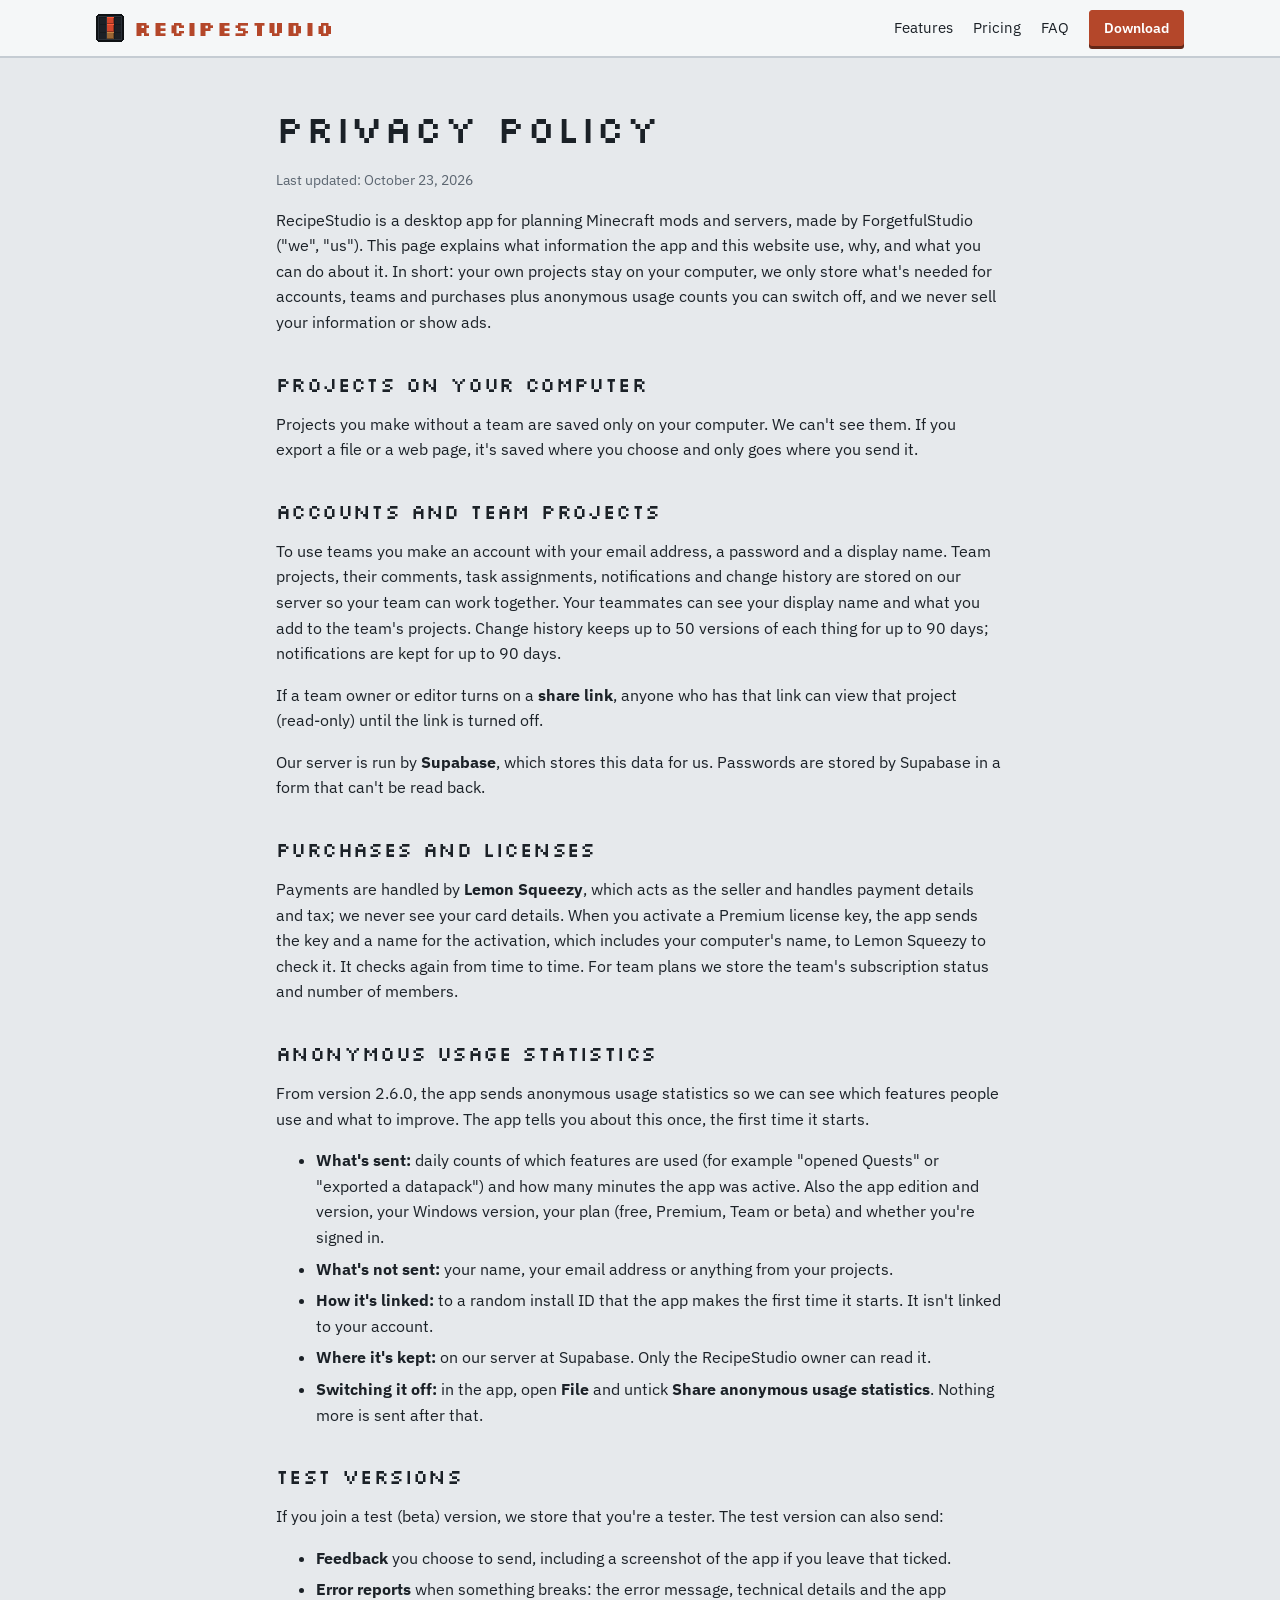
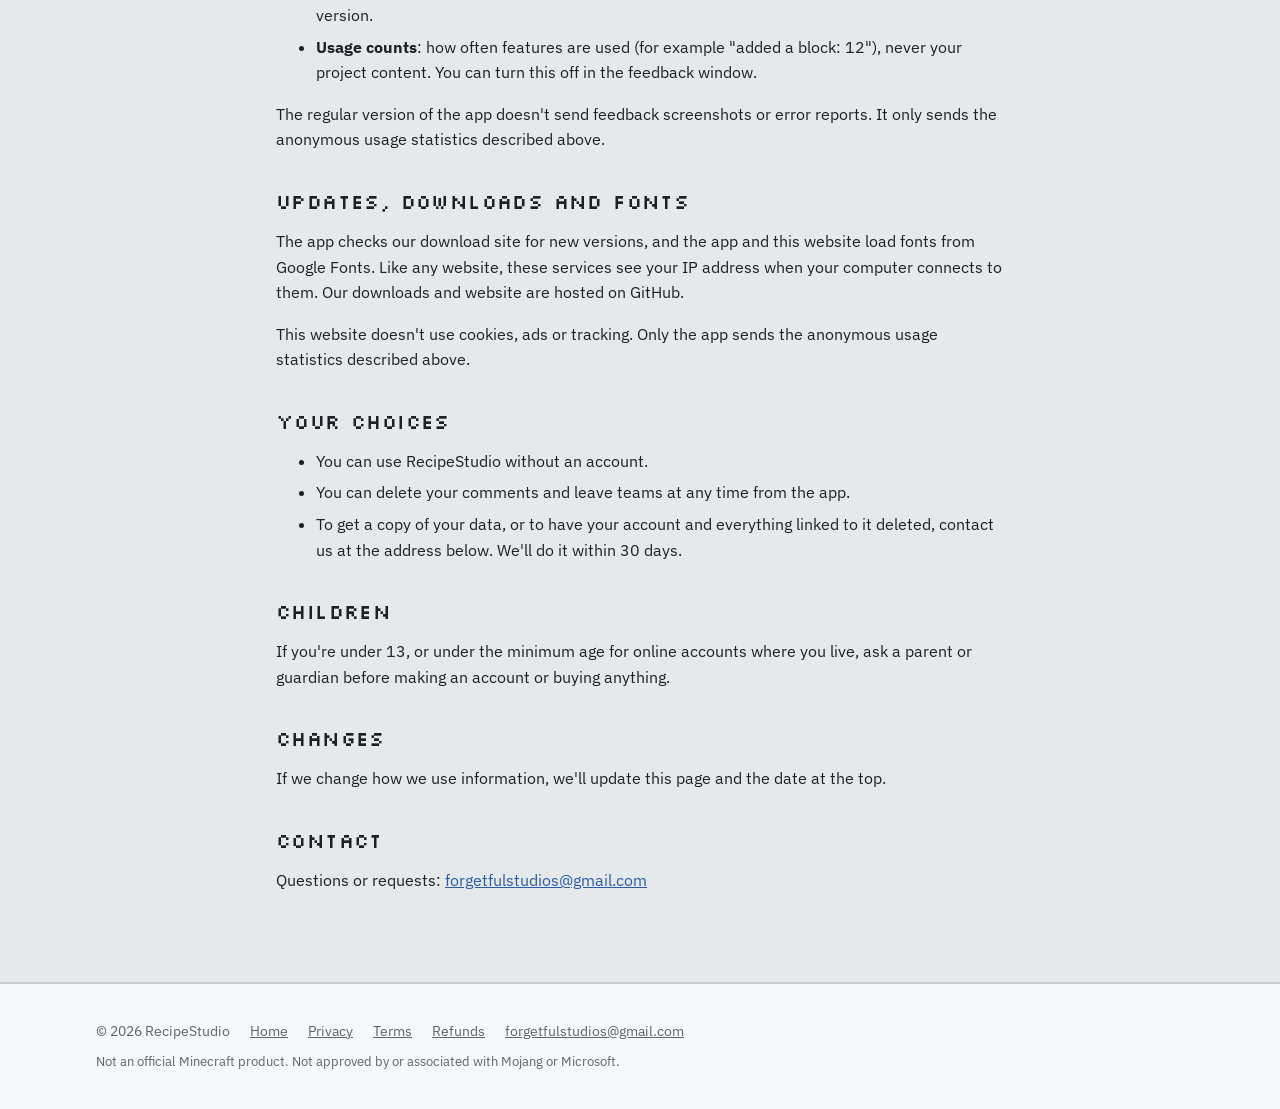
==== privacy.html @ adb0be87 "Website for 2.6.4" ====
<!doctype html>
<html lang="en"><head>
<meta charset="utf-8">
<meta name="viewport" content="width=device-width, initial-scale=1">
<title>Privacy · RecipeStudio</title>
<meta name="description" content="What information RecipeStudio and this website use, why, and how to switch things off or ask for your data to be deleted.">
<meta property="og:title" content="Privacy · RecipeStudio">
<meta property="og:description" content="What information RecipeStudio and this website use, why, and how to switch things off or ask for your data to be deleted.">
<link rel="icon" href="icon.png">
<link rel="preconnect" href="https://fonts.googleapis.com"><link rel="preconnect" href="https://fonts.gstatic.com" crossorigin="">
<link rel="stylesheet" href="https://fonts.googleapis.com/css2?family=Silkscreen:wght@400;700&amp;family=IBM+Plex+Sans:wght@400;600;700&amp;family=IBM+Plex+Mono&amp;display=swap">
<link rel="stylesheet" href="style.css">
<script src="site-config.js"></script>
</head>
<body>
<header class="top"><div class="wrap"><a class="logo" href="./"><img src="icon.png" alt="">RECIPESTUDIO</a><nav class="links" aria-label="Main"><a href="./#features">Features</a><a href="./#pricing">Pricing</a><a href="./#faq">FAQ</a><a class="btn primary" href="./#download">Download</a></nav></div></header>
<main class="legal">

<h1>Privacy policy</h1>
<p class="small">Last updated: <span id="updated">October 23, 2026</span></p>

<p>RecipeStudio is a desktop app for planning Minecraft mods and servers, made by ForgetfulStudio ("we", "us"). This page explains what information the app and this website use, why, and what you can do about it. In short: your own projects stay on your computer, we only store what's needed for accounts, teams and purchases plus anonymous usage counts you can switch off, and we never sell your information or show ads.</p>

<h2>Projects on your computer</h2>
<p>Projects you make without a team are saved only on your computer. We can't see them. If you export a file or a web page, it's saved where you choose and only goes where you send it.</p>

<h2>Accounts and team projects</h2>
<p>To use teams you make an account with your email address, a password and a display name. Team projects, their comments, task assignments, notifications and change history are stored on our server so your team can work together. Your teammates can see your display name and what you add to the team's projects. Change history keeps up to 50 versions of each thing for up to 90 days; notifications are kept for up to 90 days.</p>
<p>If a team owner or editor turns on a <b>share link</b>, anyone who has that link can view that project (read-only) until the link is turned off.</p>
<p>Our server is run by <b>Supabase</b>, which stores this data for us. Passwords are stored by Supabase in a form that can't be read back.</p>

<h2>Purchases and licenses</h2>
<p>Payments are handled by <b>Lemon Squeezy</b>, which acts as the seller and handles payment details and tax; we never see your card details. When you activate a Premium license key, the app sends the key and a name for the activation, which includes your computer's name, to Lemon Squeezy to check it. It checks again from time to time. For team plans we store the team's subscription status and number of members.</p>

<h2>Anonymous usage statistics</h2>
<p>From version 2.6.0, the app sends anonymous usage statistics so we can see which features people use and what to improve. The app tells you about this once, the first time it starts.</p>
<ul>
  <li><b>What's sent:</b> daily counts of which features are used (for example "opened Quests" or "exported a datapack") and how many minutes the app was active. Also the app edition and version, your Windows version, your plan (free, Premium, Team or beta) and whether you're signed in.</li>
  <li><b>What's not sent:</b> your name, your email address or anything from your projects.</li>
  <li><b>How it's linked:</b> to a random install ID that the app makes the first time it starts. It isn't linked to your account.</li>
  <li><b>Where it's kept:</b> on our server at Supabase. Only the RecipeStudio owner can read it.</li>
  <li><b>Switching it off:</b> in the app, open <b>File</b> and untick <b>Share anonymous usage statistics</b>. Nothing more is sent after that.</li>
</ul>

<h2>Test versions</h2>
<p>If you join a test (beta) version, we store that you're a tester. The test version can also send:</p>
<ul>
  <li><b>Feedback</b> you choose to send, including a screenshot of the app if you leave that ticked.</li>
  <li><b>Error reports</b> when something breaks: the error message, technical details and the app version.</li>
  <li><b>Usage counts</b>: how often features are used (for example "added a block: 12"), never your project content. You can turn this off in the feedback window.</li>
</ul>
<p>The regular version of the app doesn't send feedback screenshots or error reports. It only sends the anonymous usage statistics described above.</p>

<h2>Updates, downloads and fonts</h2>
<p>The app checks our download site for new versions, and the app and this website load fonts from Google Fonts. Like any website, these services see your IP address when your computer connects to them. Our downloads and website are hosted on GitHub.</p>
<p>This website doesn't use cookies, ads or tracking. Only the app sends the anonymous usage statistics described above.</p>

<h2>Your choices</h2>
<ul>
  <li>You can use RecipeStudio without an account.</li>
  <li>You can delete your comments and leave teams at any time from the app.</li>
  <li>To get a copy of your data, or to have your account and everything linked to it deleted, contact us at the address below. We'll do it within 30 days.</li>
</ul>

<h2>Children</h2>
<p>If you're under 13, or under the minimum age for online accounts where you live, ask a parent or guardian before making an account or buying anything.</p>

<h2>Changes</h2>
<p>If we change how we use information, we'll update this page and the date at the top.</p>

<h2>Contact</h2>
<p>Questions or requests: <span data-contact="">forgetfulstudios@gmail.com</span></p>
</main>
<footer><div class="wrap"><span>© <span id="year"></span> RecipeStudio</span><a href="./">Home</a><a href="privacy.html">Privacy</a><a href="terms.html">Terms</a><a href="refund.html">Refunds</a><span data-contact=""></span><span class="fine">Not an official Minecraft product. Not approved by or associated with Mojang or Microsoft.</span></div></footer>
<script src="common.js"></script>



</body></html>
---- style.css ----
:root {
  --bg: #E6E9EC; --panel: #F7F8F9; --sunk: #DCE0E4; --ink: #1B2127; --muted: #5B6570; --line: #C5CCD3;
  --accent: #B4472A; --accent-ink: #FFFFFF; --lapis: #2C5BA6; --ok: #2F855A;
  --night: #15181C; --night-panel: #1E2227; --night-ink: #E3E7EB; --night-muted: #9AA5B0; --night-line: #363D45; --night-accent: #E2724C;
  --f-display: "Silkscreen", "Courier New", monospace;
  --f-body: "IBM Plex Sans", system-ui, -apple-system, "Segoe UI", sans-serif;
  --f-mono: "IBM Plex Mono", ui-monospace, Consolas, monospace;
}
@media (prefers-color-scheme: dark) { :root {
  --bg: #15181C; --panel: #1E2227; --sunk: #262B31; --ink: #E3E7EB; --muted: #8E99A4; --line: #363D45;
  --accent: #E2724C; --accent-ink: #1A0E09; --lapis: #79A3E6; --ok: #5CC28A;
  --night: #0F1215; --night-panel: #181C20; --night-line: #2C3238; } }
* { box-sizing: border-box; }
html { scroll-behavior: smooth; scroll-padding-top: 72px; }
body { margin: 0; background: var(--bg); color: var(--ink); font: 16px/1.6 var(--f-body); }
a { color: var(--lapis); }
img { max-width: 100%; display: block; }
code { font-family: var(--f-mono); font-size: .92em; background: var(--sunk); padding: 1px 5px; border-radius: 3px; }
.wrap { max-width: 1120px; margin: 0 auto; padding: 0 16px; }
.small { font-size: 13.5px; color: var(--muted); }
.skip { position: absolute; left: -999px; }
.skip:focus { left: 16px; top: 8px; z-index: 50; background: var(--panel); padding: 8px 12px; }

/* header */
header.top { position: sticky; top: 0; z-index: 20; background: color-mix(in srgb, var(--panel) 92%, transparent); backdrop-filter: blur(8px); border-bottom: 2px solid var(--line); }
header.top .wrap { display: flex; align-items: center; gap: 16px; padding-block: 10px; }
.logo { display: flex; align-items: center; gap: 10px; font-family: var(--f-display); font-weight: 700; font-size: 20px; color: var(--accent); text-decoration: none; letter-spacing: .04em; white-space: nowrap; }
.logo img { width: 28px; height: 28px; image-rendering: pixelated; object-fit: contain; }
nav.links { margin-left: auto; display: flex; align-items: center; gap: 20px; }
nav.links a { color: var(--ink); text-decoration: none; font-size: 15px; }
nav.links a:hover { color: var(--accent); }
nav.links .btn { padding: 6px 14px; font-size: 14px; color: var(--accent-ink); }

/* buttons */
.btn { display: inline-flex; align-items: center; justify-content: center; gap: 8px; border: 1px solid var(--line); background: var(--panel); color: var(--ink); padding: 11px 20px; border-radius: 3px; font-weight: 600; text-decoration: none; box-shadow: 0 3px 0 var(--line); cursor: pointer; font-size: 16px; transition: transform .08s, box-shadow .08s; }
.btn:hover { transform: translateY(-1px); box-shadow: 0 4px 0 var(--line); }
.btn:active { transform: translateY(2px); box-shadow: 0 1px 0 var(--line); }
.btn.primary { background: var(--accent); color: var(--accent-ink); border-color: var(--accent); box-shadow: 0 3px 0 color-mix(in srgb, var(--accent) 55%, #000); }
.btn.primary:hover { box-shadow: 0 4px 0 color-mix(in srgb, var(--accent) 55%, #000); }
.btn[aria-disabled="true"] { opacity: .6; pointer-events: none; }
.btn-row { display: flex; gap: 12px; flex-wrap: wrap; }

/* type */
h1, h2, h3 { text-wrap: balance; line-height: 1.2; }
h1 { font-family: var(--f-display); font-weight: 400; font-size: clamp(30px, 5.2vw, 52px); margin: 0 0 18px; letter-spacing: .02em; }
h2 { font-family: var(--f-display); font-weight: 400; font-size: clamp(24px, 3.2vw, 34px); margin: 0 0 14px; letter-spacing: .02em; }
h3 { font-size: 19px; margin: 0 0 6px; }
.eyebrow { font-family: var(--f-display); font-size: 13px; letter-spacing: .12em; text-transform: uppercase; color: var(--accent); margin: 0 0 10px; }
.section-lead { color: var(--muted); font-size: 18px; max-width: 680px; margin: 0 0 32px; }
p { text-wrap: pretty; }

/* screenshots: always centred in their frame, whatever their shape */
.frame { position: relative; display: flex; align-items: center; justify-content: center; aspect-ratio: 1424 / 861; background: var(--night); border: 2px solid var(--line); border-radius: 4px; overflow: hidden; box-shadow: 0 18px 44px rgba(0,0,0,.22); }
.frame img { width: 100%; height: 100%; object-fit: contain; object-position: center; }
.frame.zoom img { cursor: zoom-in; }

/* hero (always dark, like the app) */
.hero { background: var(--night); color: var(--night-ink); padding: 64px 0 0; overflow: hidden; border-bottom: 2px solid var(--night-line);
  background-image: radial-gradient(circle at 1px 1px, color-mix(in srgb, var(--night-ink) 9%, transparent) 1px, transparent 0); background-size: 22px 22px; }
.hero .wrap { display: grid; gap: 40px; }
.hero-copy { max-width: 760px; margin: 0 auto; text-align: center; }
.hero h1 span { color: var(--night-accent); }
.hero .lead { font-size: 19px; color: var(--night-muted); margin: 0 auto 26px; max-width: 640px; }
.hero .btn-row { justify-content: center; }
.hero .btn:not(.primary) { background: var(--night-panel); color: var(--night-ink); border-color: var(--night-line); box-shadow: 0 3px 0 var(--night-line); }
.hero .btn.primary { background: var(--night-accent); border-color: var(--night-accent); color: #1A0E09; }
.hero .small { color: var(--night-muted); margin-top: 14px; }
.hero .frame { border-color: var(--night-line); border-bottom: 0; border-radius: 4px 4px 0 0; box-shadow: 0 -10px 60px rgba(226,114,76,.12), 0 20px 50px rgba(0,0,0,.5); max-width: 1040px; margin: 0 auto; width: 100%; }

/* sections */
section { padding: 72px 0; }
section.alt { background: var(--panel); border-block: 2px solid var(--line); }

.steps { display: grid; grid-template-columns: repeat(3, minmax(0, 1fr)); gap: 16px; counter-reset: s; }
.step { background: var(--panel); border: 2px solid var(--line); border-radius: 4px; padding: 20px; counter-increment: s; }
.step::before { content: counter(s); display: inline-grid; place-items: center; width: 34px; height: 34px; margin-bottom: 10px; border-radius: 4px; background: var(--accent); color: var(--accent-ink); font-family: var(--f-display); font-size: 18px; }
.step p { margin: 0; color: var(--muted); font-size: 15px; }

/* feature rows */
.feature { display: grid; grid-template-columns: minmax(0, 5fr) minmax(0, 7fr); gap: 48px; align-items: center; padding: 40px 0; }
.feature + .feature { border-top: 1px dashed var(--line); }
.feature:nth-of-type(even) { grid-template-columns: minmax(0, 7fr) minmax(0, 5fr); }
.feature:nth-of-type(even) .frame { order: -1; }
.feature p { color: var(--muted); margin: 0 0 14px; }
.ticks { list-style: none; margin: 0; padding: 0; display: grid; gap: 7px; font-size: 15px; }
.ticks li { padding-left: 24px; position: relative; }
.ticks li::before { content: ""; position: absolute; left: 2px; top: .5em; width: 10px; height: 10px; background: var(--accent); border-radius: 2px; }
.tag { display: inline-block; font-family: var(--f-display); font-size: 11px; letter-spacing: .08em; padding: 2px 8px; border-radius: 3px; border: 1px solid var(--accent); color: var(--accent); vertical-align: middle; margin-left: 6px; }
.tag.free { border-color: var(--ok); color: var(--ok); }

.showcase-note { display: flex; gap: 14px; align-items: flex-start; background: var(--bg); border: 2px dashed var(--accent); border-radius: 4px; padding: 16px 18px; margin: 0 0 8px; }
.showcase-note .ico { flex: none; width: 36px; height: 36px; display: grid; place-items: center; border-radius: 4px; background: color-mix(in srgb, var(--accent) 16%, transparent); color: var(--accent); }
.showcase-note .ico svg { width: 20px; height: 20px; }
.showcase-note p { margin: 0; font-size: 15px; }
.showcase-note p + p { margin-top: 4px; color: var(--muted); }
.grid { display: grid; grid-template-columns: repeat(auto-fill, minmax(250px, 1fr)); gap: 16px; }
.card { background: var(--bg); border: 2px solid var(--line); border-radius: 4px; padding: 20px; }
section:not(.alt) .card { background: var(--panel); }
.card p { margin: 0; color: var(--muted); font-size: 15px; }
.card .ico { width: 36px; height: 36px; display: grid; place-items: center; border-radius: 4px; background: color-mix(in srgb, var(--accent) 16%, transparent); color: var(--accent); margin-bottom: 12px; }
.card .ico svg { width: 20px; height: 20px; }

.formats { display: flex; flex-wrap: wrap; gap: 8px; margin-top: 20px; }
.formats span { font-family: var(--f-mono); font-size: 13.5px; padding: 5px 10px; border: 1px solid var(--line); border-radius: 4px; background: var(--panel); }

/* pricing */
.plans { display: grid; grid-template-columns: repeat(3, minmax(0, 1fr)); gap: 16px; align-items: stretch; }
.plan { background: var(--bg); border: 2px solid var(--line); border-radius: 4px; padding: 24px; display: flex; flex-direction: column; gap: 12px; position: relative; }
.plan.featured { border-color: var(--accent); box-shadow: 0 0 0 4px color-mix(in srgb, var(--accent) 14%, transparent); }
.plan .badge { position: absolute; top: -13px; left: 22px; background: var(--accent); color: var(--accent-ink); font-family: var(--f-display); font-size: 11px; letter-spacing: .08em; padding: 3px 10px; border-radius: 3px; }
.plan h3 { font-family: var(--f-display); font-weight: 400; font-size: 20px; letter-spacing: .04em; margin: 0; }
.plan .price { font-size: 38px; font-weight: 700; margin: 0; line-height: 1.1; }
.plan .price small { font-size: 15px; font-weight: 400; color: var(--muted); }
.plan .who { color: var(--muted); font-size: 15px; margin: 0; }
.plan ul { margin: 0; padding: 0; list-style: none; display: grid; gap: 7px; align-content: start; font-size: 15px; flex: 1; }
.plan li { padding-left: 24px; position: relative; }
.plan li::before { content: "✓"; position: absolute; left: 2px; color: var(--ok); font-weight: 700; }
.plan .btn { width: 100%; }

/* download */
.download { text-align: center; }
.download .install { display: grid; grid-template-columns: repeat(3, minmax(0, 1fr)); gap: 16px; text-align: left; margin: 36px auto 0; max-width: 900px; }

/* faq */
.faq { max-width: 820px; }
.faq details { border-bottom: 1px solid var(--line); padding: 14px 0; }
.faq summary { cursor: pointer; font-weight: 600; font-size: 17px; list-style: none; display: flex; justify-content: space-between; gap: 16px; }
.faq summary::-webkit-details-marker { display: none; }
.faq summary::after { content: "+"; font-family: var(--f-display); color: var(--accent); }
.faq details[open] summary::after { content: "−"; }
.faq details p { margin: 8px 0 0; color: var(--muted); }

/* footer */
footer { padding: 36px 0; color: var(--muted); font-size: 14px; border-top: 2px solid var(--line); background: var(--panel); }
footer .wrap { display: flex; gap: 10px 20px; flex-wrap: wrap; align-items: center; }
footer a { color: var(--muted); }
footer a:hover { color: var(--accent); }
footer .fine { flex-basis: 100%; font-size: 13px; }

/* legal pages */
.legal { max-width: 760px; padding: 48px 16px 72px; margin: 0 auto; }
.legal h1 { font-size: clamp(26px, 4vw, 38px); }
.legal h2 { font-size: 20px; margin-top: 36px; }
.legal li { margin-bottom: 6px; }
.draft { border: 2px dashed var(--accent); background: color-mix(in srgb, var(--accent) 8%, transparent); border-radius: 4px; padding: 12px 16px; margin: 0 0 24px; font-size: 15px; }
.fill { background: color-mix(in srgb, #F5C542 35%, transparent); padding: 0 4px; border-radius: 3px; }

/* screenshot lightbox */
.lightbox { position: fixed; inset: 0; z-index: 100; background: rgba(8,10,12,.88); display: flex; align-items: center; justify-content: center; padding: 16px; cursor: zoom-out; }
.lightbox img { max-width: 100%; max-height: 100%; object-fit: contain; border-radius: 4px; }

@media (max-width: 900px) {
  .feature, .feature:nth-of-type(even) { grid-template-columns: 1fr; gap: 20px; padding: 28px 0; }
  .feature:nth-of-type(even) .frame { order: 0; }
  .plans, .steps, .download .install { grid-template-columns: 1fr; }
  .plans { max-width: 480px; margin: 0 auto; }
}
@media (max-width: 640px) {
  nav.links a:not(.btn) { display: none; }
  section { padding: 52px 0; }
  .hero { padding-top: 40px; }
  .hero .lead { font-size: 17px; }
}
@media (max-width: 400px) {
  .logo { font-size: 16px; gap: 8px; }
  .logo img { width: 24px; height: 24px; }
  nav.links .btn { padding: 6px 10px; }
}
@media (prefers-reduced-motion: reduce) { html { scroll-behavior: auto; } .btn { transition: none; } }
.steps.steps-4 { grid-template-columns: repeat(4, minmax(0, 1fr)); }
.beta-link { margin-top: 28px; font-size: 15px; color: var(--muted); }
@media (max-width: 1000px) { .steps.steps-4 { grid-template-columns: repeat(2, minmax(0, 1fr)); } }
@media (max-width: 640px) { .steps.steps-4 { grid-template-columns: 1fr; } }
.beta-pill { display: inline-flex; align-items: center; gap: 8px; flex-wrap: wrap; justify-content: center; margin: 14px auto 0; padding: 6px 14px; border: 1px solid var(--night-line); border-radius: 999px; background: var(--night-panel); color: var(--night-muted); font-size: 14px; }
.beta-pill a { color: var(--night-accent); font-weight: 600; }
.beta-pill .tag-new { font-family: var(--f-display); font-size: 11px; letter-spacing: .08em; padding: 2px 8px; border-radius: 999px; background: var(--night-accent); color: #1A0E09; }

/* beta tutorial: numbered steps, each with its picture centred in a frame */
.tut { list-style: none; margin: 0; padding: 0; counter-reset: t; display: grid; gap: 16px; }
.tut-step { counter-increment: t; display: grid; grid-template-columns: minmax(0, 5fr) minmax(0, 7fr); gap: 24px; align-items: center; background: var(--panel); border: 2px solid var(--line); border-radius: 4px; padding: 20px; }
.tut-step:not(:has(.tut-pic)) { grid-template-columns: 1fr; }
.tut-text h3::before { content: counter(t); display: inline-grid; place-items: center; width: 30px; height: 30px; margin-right: 10px; border-radius: 4px; background: var(--accent); color: var(--accent-ink); font-family: var(--f-display); font-size: 16px; vertical-align: middle; }
.tut-text p { margin: 8px 0 0; color: var(--muted); }
.tut-pic { display: flex; align-items: center; justify-content: center; background: var(--night); border: 2px solid var(--line); border-radius: 4px; padding: 10px; overflow: hidden; }
.tut-pic img { max-width: 100%; max-height: 360px; object-fit: contain; object-position: center; }
@media (max-width: 800px) { .tut-step { grid-template-columns: 1fr; } }

/* "Windows protected your PC" explanation under the download steps */
.smartscreen-note { display: flex; gap: 14px; align-items: flex-start; text-align: left; max-width: 900px; margin: 20px auto 0; background: var(--panel); border: 2px solid var(--lapis); border-radius: 4px; padding: 16px 18px; }
.smartscreen-note .ico { flex: none; width: 36px; height: 36px; display: grid; place-items: center; border-radius: 4px; background: color-mix(in srgb, var(--lapis) 16%, transparent); color: var(--lapis); }
.smartscreen-note .ico svg { width: 20px; height: 20px; }
.smartscreen-note p { margin: 0; font-size: 15px; color: var(--muted); }
.smartscreen-note p:first-child { color: var(--ink); }
.smartscreen-note p + p { margin-top: 6px; }
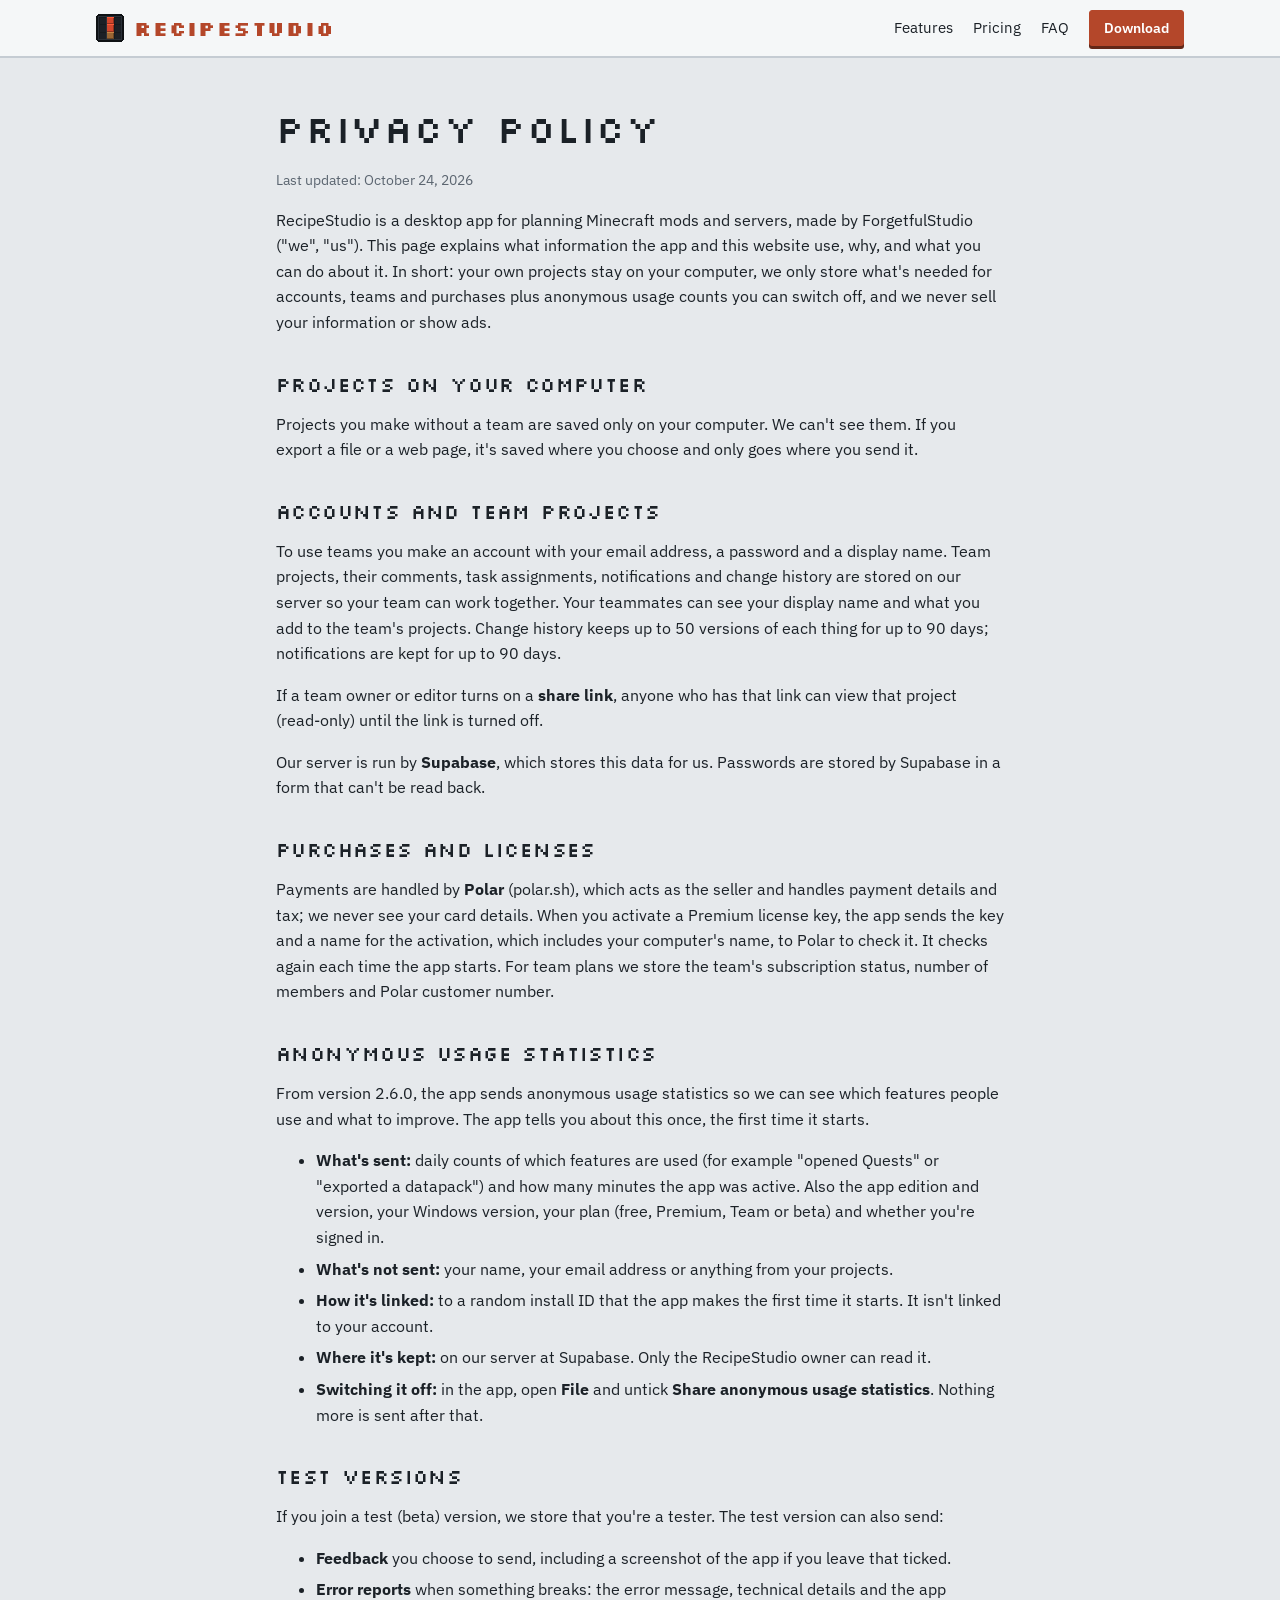
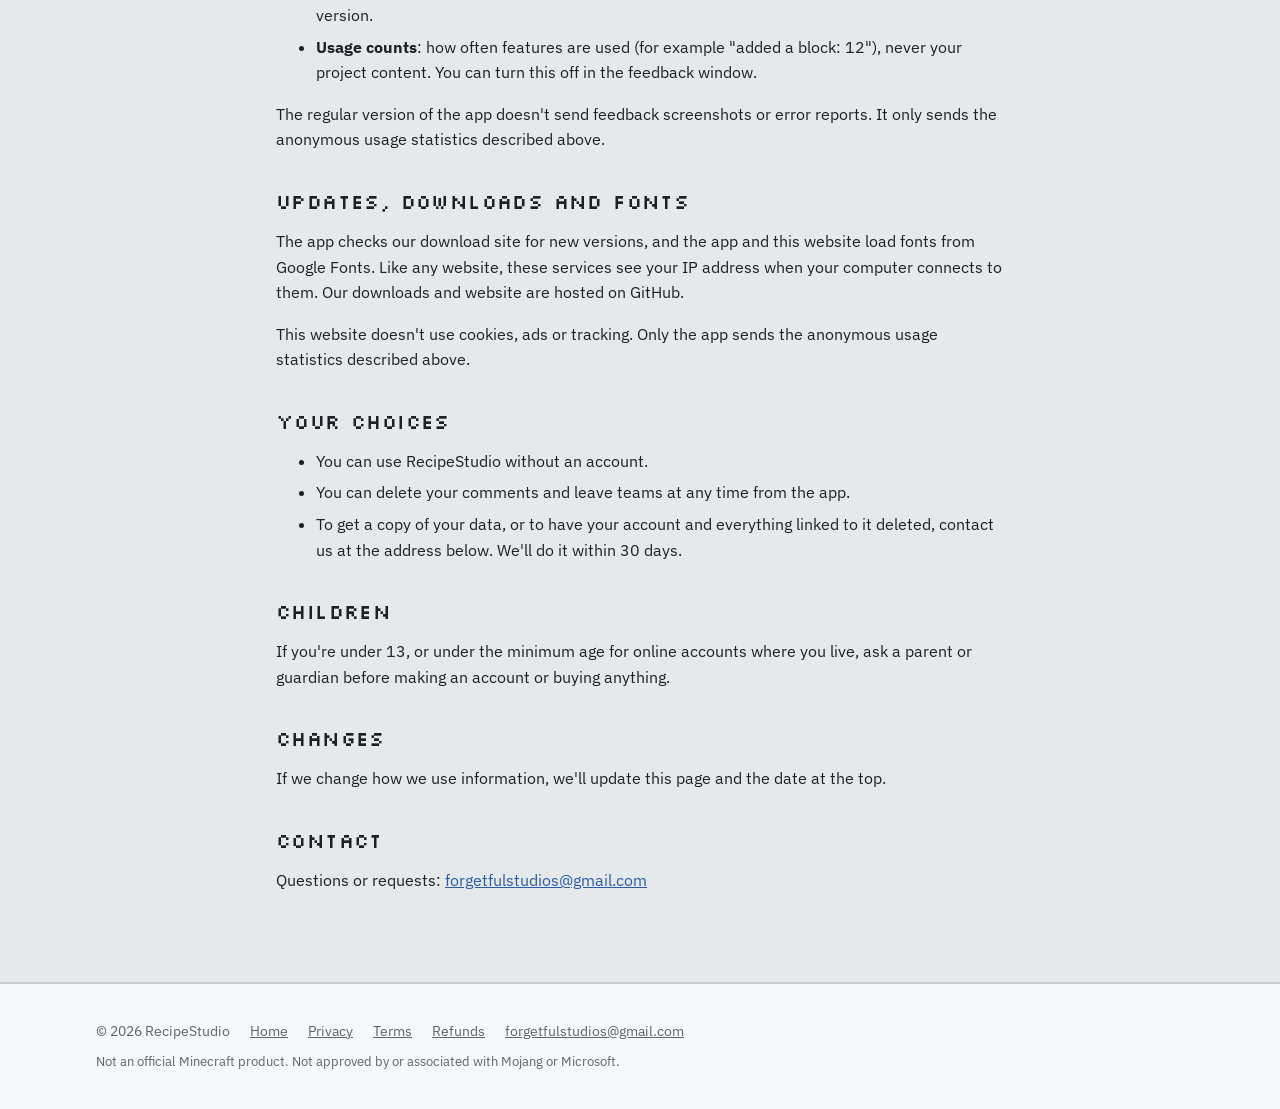
==== commit 6a8acf8b: "Website for 2.7.1" ====
--- a/privacy.html
+++ b/privacy.html
@@ -17,7 +17,7 @@
 <main class="legal">
 
 <h1>Privacy policy</h1>
-<p class="small">Last updated: <span id="updated">October 23, 2026</span></p>
+<p class="small">Last updated: <span id="updated">October 24, 2026</span></p>
 
 <p>RecipeStudio is a desktop app for planning Minecraft mods and servers, made by ForgetfulStudio ("we", "us"). This page explains what information the app and this website use, why, and what you can do about it. In short: your own projects stay on your computer, we only store what's needed for accounts, teams and purchases plus anonymous usage counts you can switch off, and we never sell your information or show ads.</p>
 
@@ -30,7 +30,7 @@
 <p>Our server is run by <b>Supabase</b>, which stores this data for us. Passwords are stored by Supabase in a form that can't be read back.</p>
 
 <h2>Purchases and licenses</h2>
-<p>Payments are handled by <b>Lemon Squeezy</b>, which acts as the seller and handles payment details and tax; we never see your card details. When you activate a Premium license key, the app sends the key and a name for the activation, which includes your computer's name, to Lemon Squeezy to check it. It checks again from time to time. For team plans we store the team's subscription status and number of members.</p>
+<p>Payments are handled by <b>Polar</b> (polar.sh), which acts as the seller and handles payment details and tax; we never see your card details. When you activate a Premium license key, the app sends the key and a name for the activation, which includes your computer's name, to Polar to check it. It checks again each time the app starts. For team plans we store the team's subscription status, number of members and Polar customer number.</p>
 
 <h2>Anonymous usage statistics</h2>
 <p>From version 2.6.0, the app sends anonymous usage statistics so we can see which features people use and what to improve. The app tells you about this once, the first time it starts.</p>
